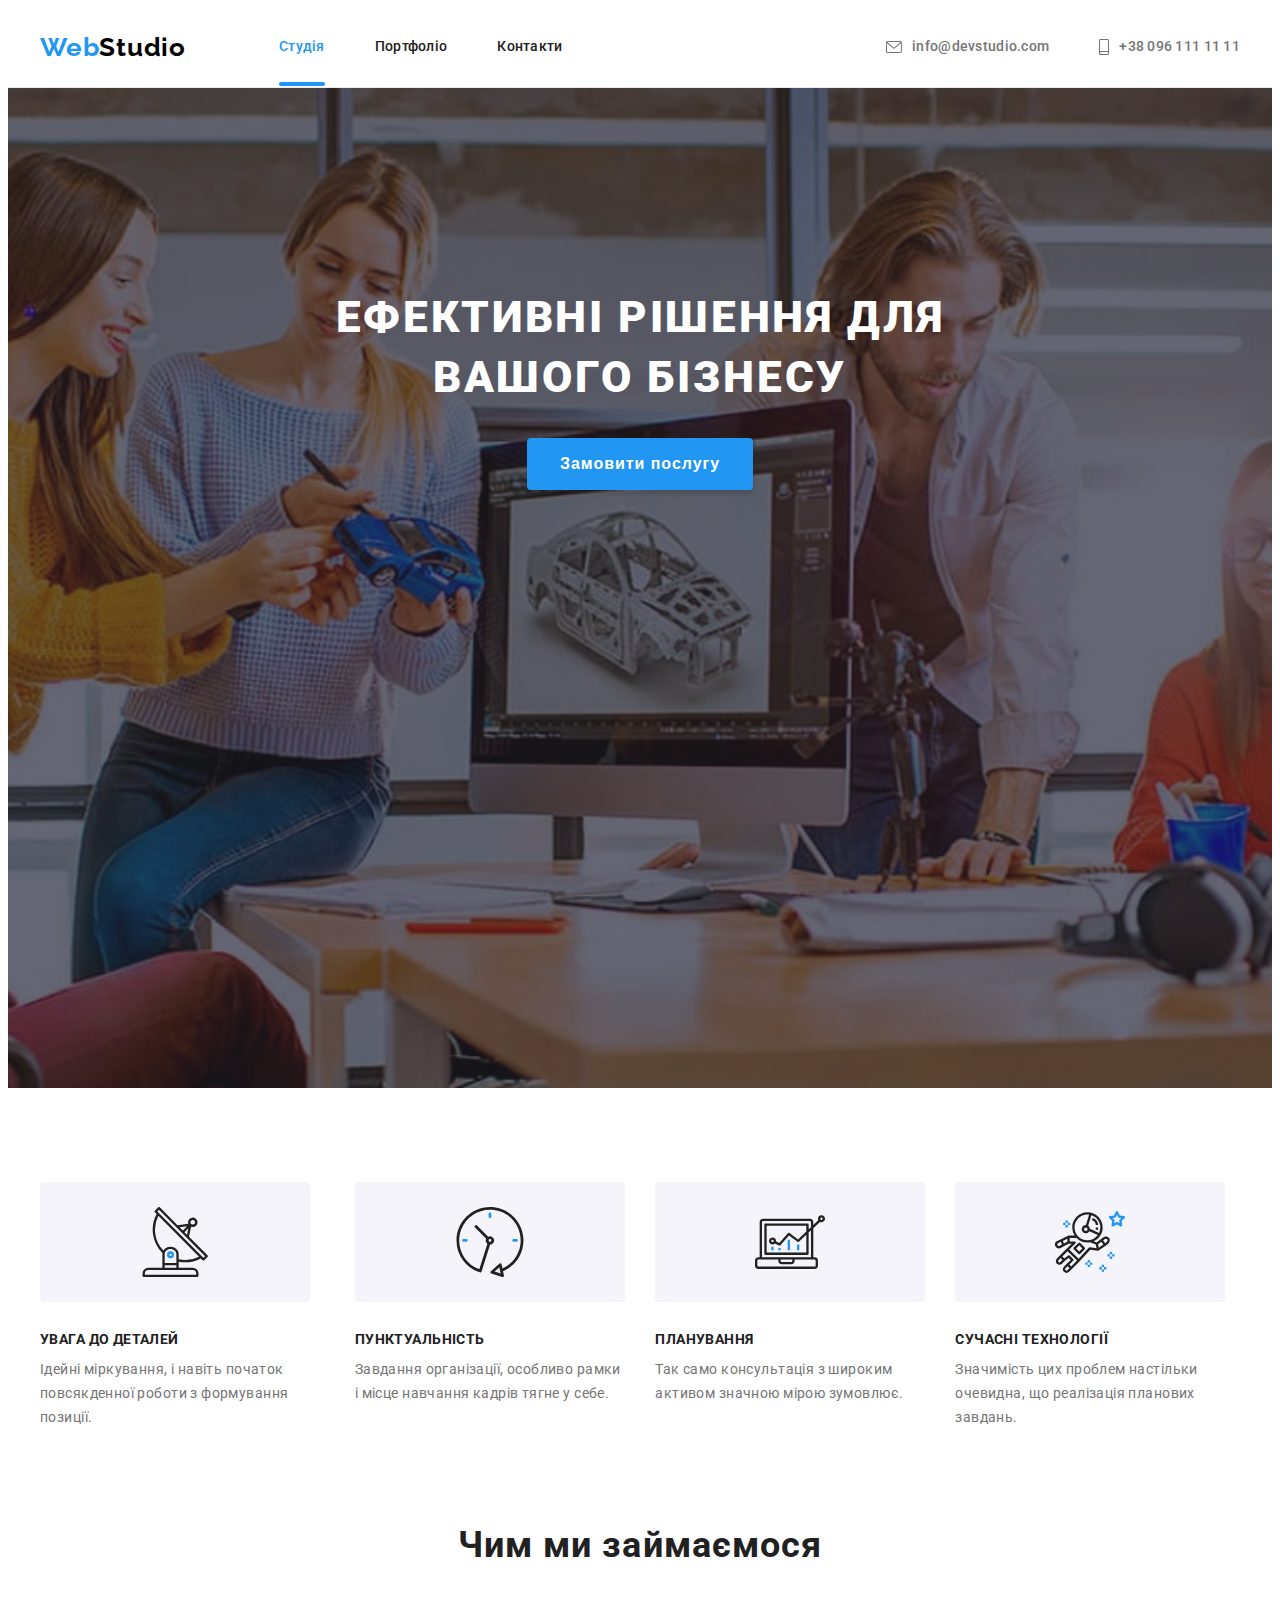
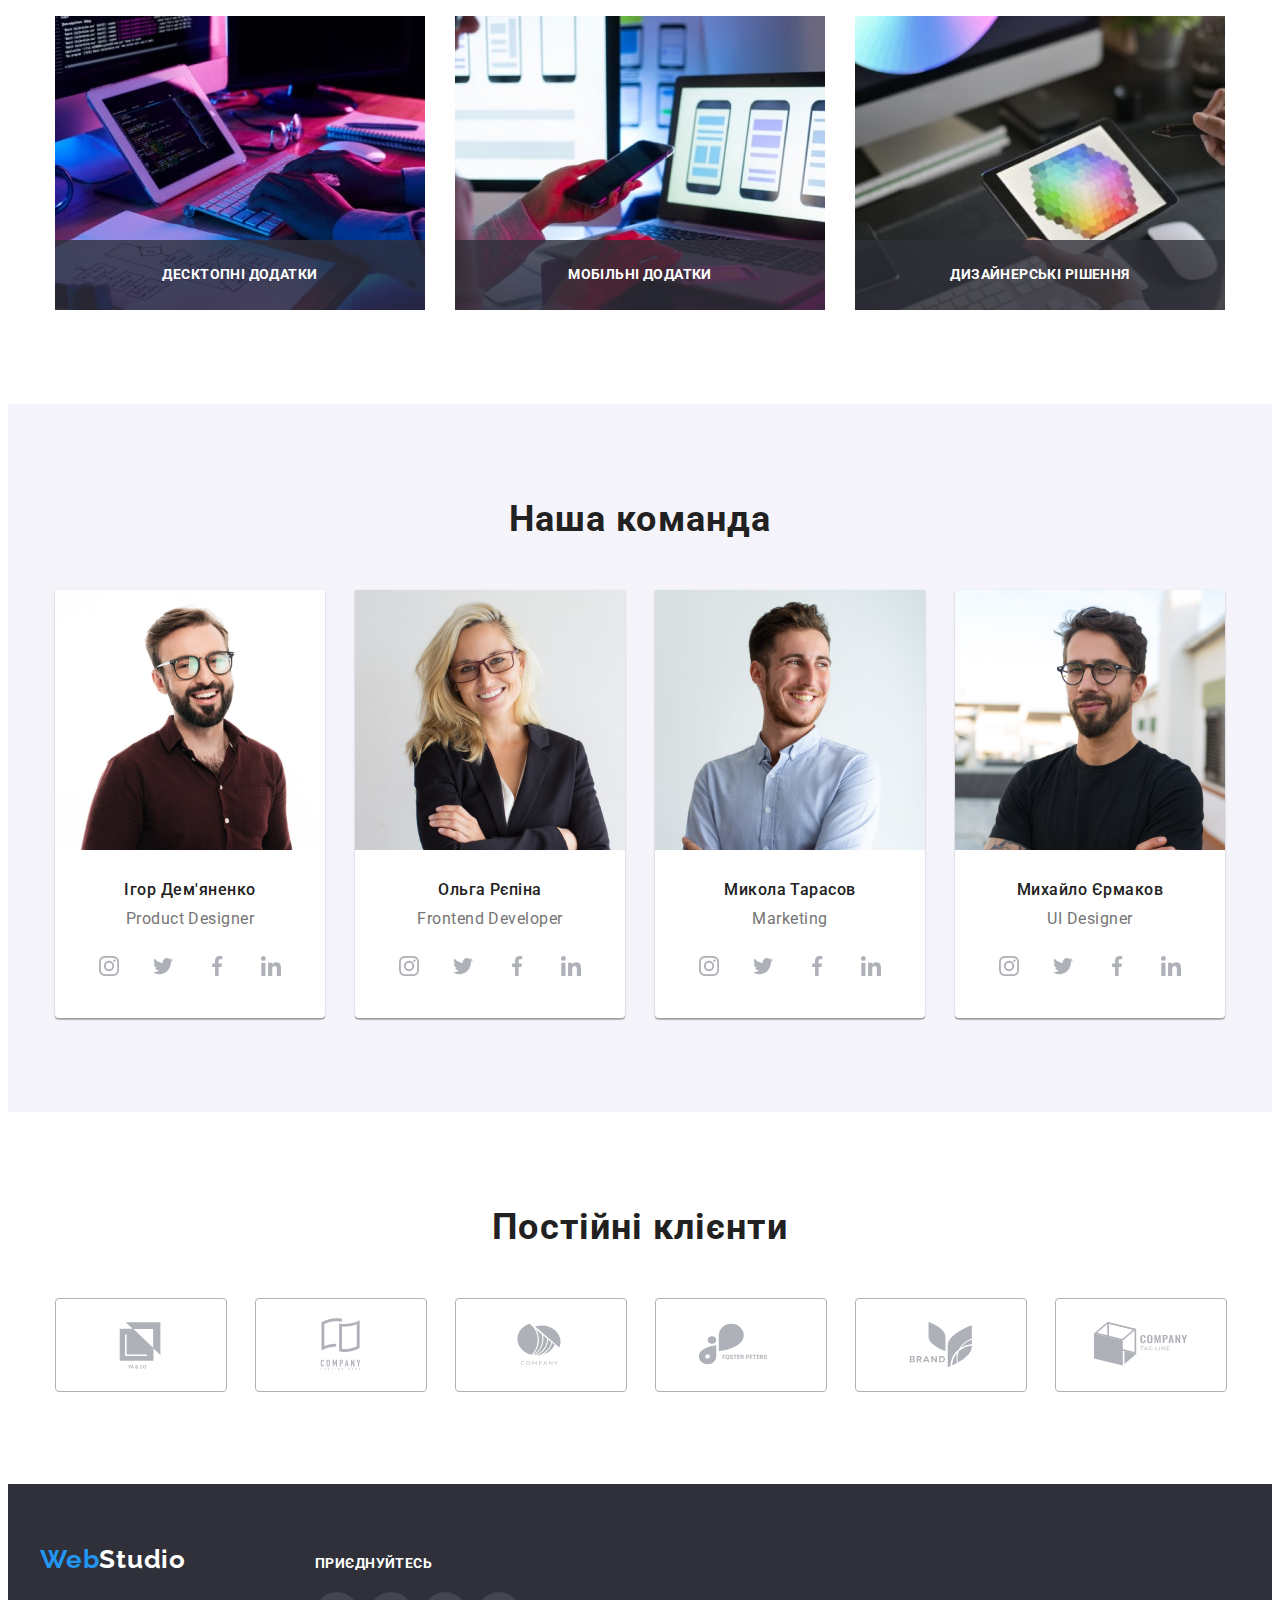
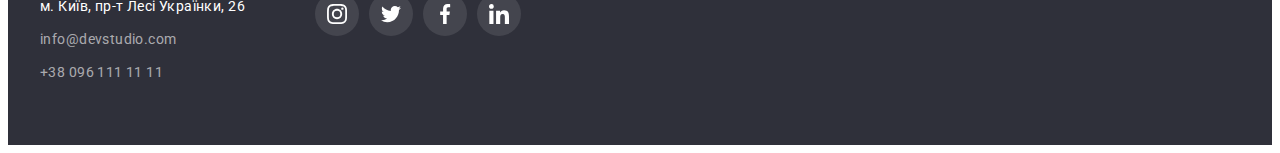
==== index.html @ 9b11dc34 "initial commit" ====
<!DOCTYPE html>
<html lang="uk">
  <head>
    <meta charset="UTF-8" />
    <meta http-equiv="X-UA-Compatible" content="IE=edge" />
    <meta name="viewport" content="width=device-width, initial-scale=1.0" />
    <title>Студія</title>

    <!-- fonts -->
    <link rel="preconnect" href="https://fonts.googleapis.com" />
    <link rel="preconnect" href="https://fonts.gstatic.com" crossorigin />
    <link
      href="https://fonts.googleapis.com/css2?family=Raleway:wght@700&family=Roboto:wght@400;500;700;900&display=swap"
      rel="stylesheet"
    />
    <!-- modern-normalize -->
    <link
      rel="stylesheet"
      href="https://cdnjs.cloudflare.com/ajax/libs/modern-normalize/1.1.0/modern-normalize.min.css"
      integrity="sha512-wpPYUAdjBVSE4KJnH1VR1HeZfpl1ub8YT/NKx4PuQ5NmX2tKuGu6U/JRp5y+Y8XG2tV+wKQpNHVUX03MfMFn9Q=="
      crossorigin="anonymous"
      referrerpolicy="no-referrer"
    />
    <!-- my stylesheet-->
    <link rel="stylesheet" href="./css/style.css" />
  </head>

  <body class="homepage">
    <header class="header">
      <div class="container header-container">
        <a class="link cite-logo header-logo" href="./index.html" rel="Студія" lang="en"
          ><span class="logo-accent">Web</span>Studio</a
        >
        <nav class="page-navigation">
          <ul class="page-navigation-list list">
            <li class="page-navigation-listitem">
              <a class="link navigation-link current" href="./index.html" rel="studio">Студія</a>
            </li>
            <li class="page-navigation-listitem">
              <a class="link navigation-link" href="./portfolio.html" rel="portfolio">Портфоліо</a>
            </li>
            <li class="page-navigation-listitem">
              <a class="link navigation-link" href="#" rel="contacts">Контакти</a>
            </li>
          </ul>
        </nav>

        <ul class="list header-contacts">
          <li class="header-contact-listitem">
            <a class="link header-contact-link" href="mailto:info@devstudio.com" rel="studio-mail">
              <svg class="icon icon--envelope">
                <use href="./images/icons.svg#icon-envelope"></use>
              </svg>
              <span>info@devstudio.com</span>
            </a>
          </li>
          <li class="header-contact-listitem">
            <a class="link header-contact-link" href="tel:+380961111111" rel="studio-phone-number"
              ><svg class="icon icon--smartphone">
                <use href="./images/icons.svg#icon-smartphone"></use>
              </svg>
              <span>+38 096 111 11 11</span></a
            >
          </li>
        </ul>
      </div>
    </header>

    <main>
      <section class="banner">
        <div class="container">
          <h1 class="banner__title main-title">Ефективні рішення для<br />вашого бізнесу</h1>
          <button class="banner__button button" type="button" data-modal-open>
            Замовити послугу
          </button>
        </div>
      </section>

      <section class="section peculiarities">
        <div class="container">
          <h2 class="peculiarities-title section-title visually-hidden">Особливості</h2>
          <ul class="list peculiarities-cards">
            <li class="peculiarity-card">
              <div class="peculiarity-card__thumb">
                <svg class="icon peculiarity-card__icon">
                  <use href="./images/icons.svg#icon-antenna"></use>
                </svg>
              </div>
              <h3 class="peculiarity-card-title">УВАГА ДО ДЕТАЛЕЙ</h3>
              <p>Ідейні міркування, і навіть початок повсякденної роботи з формування позиції.</p>
            </li>
            <li class="peculiarity-card">
              <div class="peculiarity-card__thumb">
                <svg class="icon peculiarity-card__icon">
                  <use href="./images/icons.svg#icon-clock"></use>
                </svg>
              </div>
              <h3 class="peculiarity-card-title">ПУНКТУАЛЬНІСТЬ</h3>
              <p>Завдання організації, особливо рамки і місце навчання кадрів тягне у себе.</p>
            </li>
            <li class="peculiarity-card">
              <div class="peculiarity-card__thumb">
                <svg class="icon peculiarity-card__icon">
                  <use href="./images/icons.svg#icon-diagram-on-laptop-screen"></use>
                </svg>
              </div>
              <h3 class="peculiarity-card-title">ПЛАНУВАННЯ</h3>
              <p>Так само консультація з широким активом значною мірою зумовлює.</p>
            </li>
            <li class="peculiarity-card">
              <div class="peculiarity-card__thumb">
                <svg class="icon peculiarity-card__icon">
                  <use href="./images/icons.svg#icon-astronaut"></use>
                </svg>
              </div>
              <h3 class="peculiarity-card-title">СУЧАСНІ ТЕХНОЛОГІЇ</h3>
              <p>Значимість цих проблем настільки очевидна, що реалізація планових завдань.</p>
            </li>
          </ul>
        </div>
      </section>

      <section class="section proficiencies">
        <div class="container">
          <h2 class="proficiencies-title section-title">Чим ми займаємося</h2>
          <ul class="list proficiencies-cards">
            <li class="proficiencies-card">
              <img
                alt="coding"
                width="370"
                src="./images/proficiencies/proficiency-first-min.jpg"
              />
              <p class="proficiencies-card-text">Десктопні додатки</p>
            </li>
            <li class="proficiencies-card">
              <img
                alt="user interface design"
                width="370"
                src="./images/proficiencies/proficiency-second-min.jpg"
              />
              <p class="proficiencies-card-text">Мобільні додатки</p>
            </li>
            <li class="proficiencies-card">
              <img
                alt="styling"
                width="370"
                src="./images/proficiencies/proficiency-third-min.jpg"
              />
              <p class="proficiencies-card-text">Дизайнерські рішення</p>
            </li>
          </ul>
        </div>
      </section>

      <section class="section team">
        <div class="container">
          <h2 class="team-title section-title">Наша команда</h2>
          <ul class="list team-cards">
            <li class="team-card">
              <img
                class="team-image"
                alt="Product Designer"
                width="270"
                src="./images/team/team-product-designer-min.jpg"
              />
              <div class="team-card-info">
                <h3 class="teamcard-name">Ігор Дем'яненко</h3>
                <p class="teamcard-job" lang="en">Product Designer</p>
                <ul class="social-network-contacts list">
                  <li class="social-network-contact">
                    <a
                      class="social-network-contact__link link"
                      href="#"
                      aria-label="Інстаграм профіль"
                      ><svg class="icon social-network-contact__icon" width="20" height="20">
                        <use
                          href="./images/icons.svg#icon-instagram"
                          width="100%"
                          height="100%"
                        ></use></svg
                    ></a>
                  </li>
                  <li class="social-network-contact">
                    <a
                      class="social-network-contact__link link"
                      href="#"
                      aria-label="Твіттер профіль"
                      ><svg class="icon social-network-contact__icon" width="20" height="20">
                        <use
                          href="./images/icons.svg#icon-twitter"
                          width="100%"
                          height="100%"
                        ></use></svg
                    ></a>
                  </li>
                  <li class="social-network-contact">
                    <a
                      class="social-network-contact__link link"
                      href="#"
                      aria-label="Фейсбук профіль"
                      ><svg class="icon social-network-contact__icon" width="20" height="20">
                        <use
                          href="./images/icons.svg#icon-facebook"
                          width="100%"
                          height="100%"
                        ></use></svg
                    ></a>
                  </li>
                  <li class="social-network-contact">
                    <a
                      class="social-network-contact__link link"
                      href="#"
                      aria-label="Лінкедін профіль"
                      ><svg class="icon social-network-contact__icon" width="20" height="20">
                        <use
                          href="./images/icons.svg#icon-linkedin"
                          width="100%"
                          height="100%"
                        ></use></svg
                    ></a>
                  </li>
                </ul>
              </div>
            </li>
            <li class="team-card">
              <img
                class="team-image"
                alt="Frontend Developer"
                width="270"
                src="./images/team/team-frontend-developer-min.jpg"
              />
              <div class="team-card-info">
                <h3 class="teamcard-name">Ольга Рєпіна</h3>
                <p class="teamcard-job" lang="en">Frontend Developer</p>
                <ul class="social-network-contacts list">
                  <li class="social-network-contact">
                    <a
                      class="social-network-contact__link link"
                      href="#"
                      aria-label="Інстаграм профіль"
                      ><svg class="icon social-network-contact__icon" width="20" height="20">
                        <use
                          href="./images/icons.svg#icon-instagram"
                          width="100%"
                          height="100%"
                        ></use></svg
                    ></a>
                  </li>
                  <li class="social-network-contact">
                    <a
                      class="social-network-contact__link link"
                      href="#"
                      aria-label="Твіттер профіль"
                      ><svg class="icon social-network-contact__icon" width="20" height="20">
                        <use
                          href="./images/icons.svg#icon-twitter"
                          width="100%"
                          height="100%"
                        ></use></svg
                    ></a>
                  </li>
                  <li class="social-network-contact">
                    <a
                      class="social-network-contact__link link"
                      href="#"
                      aria-label="Фейсбук профіль"
                      ><svg class="icon social-network-contact__icon" width="20" height="20">
                        <use
                          href="./images/icons.svg#icon-facebook"
                          width="100%"
                          height="100%"
                        ></use></svg
                    ></a>
                  </li>
                  <li class="social-network-contact">
                    <a
                      class="social-network-contact__link link"
                      href="#"
                      aria-label="Лінкедін профіль"
                      ><svg class="icon social-network-contact__icon" width="20" height="20">
                        <use
                          href="./images/icons.svg#icon-linkedin"
                          width="100%"
                          height="100%"
                        ></use></svg
                    ></a>
                  </li>
                </ul>
              </div>
            </li>
            <li class="team-card">
              <img
                class="team-image"
                alt="Marketing"
                width="270"
                src="./images/team/team-marketing-min.jpg"
              />
              <div class="team-card-info">
                <h3 class="teamcard-name">Микола Тарасов</h3>
                <p class="teamcard-job" lang="en">Marketing</p>
                <ul class="social-network-contacts list">
                  <li class="social-network-contact">
                    <a
                      class="social-network-contact__link link"
                      href="#"
                      aria-label="Інстаграм профіль"
                      ><svg class="icon social-network-contact__icon" width="20" height="20">
                        <use
                          href="./images/icons.svg#icon-instagram"
                          width="100%"
                          height="100%"
                        ></use></svg
                    ></a>
                  </li>
                  <li class="social-network-contact">
                    <a
                      class="social-network-contact__link link"
                      href="#"
                      aria-label="Твіттер профіль"
                      ><svg class="icon social-network-contact__icon" width="20" height="20">
                        <use
                          href="./images/icons.svg#icon-twitter"
                          width="100%"
                          height="100%"
                        ></use></svg
                    ></a>
                  </li>
                  <li class="social-network-contact">
                    <a
                      class="social-network-contact__link link"
                      href="#"
                      aria-label="Фейсбук профіль"
                      ><svg class="icon social-network-contact__icon" width="20" height="20">
                        <use
                          href="./images/icons.svg#icon-facebook"
                          width="100%"
                          height="100%"
                        ></use></svg
                    ></a>
                  </li>
                  <li class="social-network-contact">
                    <a
                      class="social-network-contact__link link"
                      href="#"
                      aria-label="Лінкедін профіль"
                      ><svg class="icon social-network-contact__icon" width="20" height="20">
                        <use
                          href="./images/icons.svg#icon-linkedin"
                          width="100%"
                          height="100%"
                        ></use></svg
                    ></a>
                  </li>
                </ul>
              </div>
            </li>
            <li class="team-card">
              <img
                class="team-image"
                alt="UI Designer"
                width="270"
                src="./images/team/team-ui-designer-min.jpg"
              />
              <div class="team-card-info">
                <h3 class="teamcard-name">Михайло Єрмаков</h3>
                <p class="teamcard-job" lang="en">UI Designer</p>
                <ul class="social-network-contacts list">
                  <li class="social-network-contact">
                    <a
                      class="social-network-contact__link link"
                      href="#"
                      aria-label="Інстаграм профіль"
                      ><svg class="icon social-network-contact__icon" width="20" height="20">
                        <use
                          href="./images/icons.svg#icon-instagram"
                          width="100%"
                          height="100%"
                        ></use></svg
                    ></a>
                  </li>
                  <li class="social-network-contact">
                    <a
                      class="social-network-contact__link link"
                      href="#"
                      aria-label="Твіттер профіль"
                      ><svg class="icon social-network-contact__icon" width="20" height="20">
                        <use
                          href="./images/icons.svg#icon-twitter"
                          width="100%"
                          height="100%"
                        ></use></svg
                    ></a>
                  </li>
                  <li class="social-network-contact">
                    <a
                      class="social-network-contact__link link"
                      href="#"
                      aria-label="Фейсбук профіль"
                      ><svg class="icon social-network-contact__icon" width="20" height="20">
                        <use
                          href="./images/icons.svg#icon-facebook"
                          width="100%"
                          height="100%"
                        ></use></svg
                    ></a>
                  </li>
                  <li class="social-network-contact">
                    <a
                      class="social-network-contact__link link"
                      href="#"
                      aria-label="Лінкедін профіль"
                      ><svg class="icon social-network-contact__icon" width="20" height="20">
                        <use
                          href="./images/icons.svg#icon-linkedin"
                          width="100%"
                          height="100%"
                        ></use></svg
                    ></a>
                  </li>
                </ul>
              </div>
            </li>
          </ul>
        </div>
      </section>

      <section class="regular-customers section">
        <div class="container">
          <h2 class="regular-customers__title section-title">Постійні клієнти</h2>
          <ul class="regular-customers__list list">
            <li class="regular-customers__listitem">
              <a class="regular-customers__link" href="#" aria-label="Перший клієнт">
                <svg class="regular-customers__icon icon" width="106" height="60">
                  <use href="./images/icons.svg#icon-first-customer"></use>
                </svg>
              </a>
            </li>
            <li class="regular-customers__listitem">
              <a class="regular-customers__link" href="#" aria-label="Перший клієнт">
                <svg class="regular-customers__icon icon" width="106" height="60">
                  <use href="./images/icons.svg#icon-second-customer"></use>
                </svg>
              </a>
            </li>
            <li class="regular-customers__listitem">
              <a class="regular-customers__link" href="#" aria-label="Перший клієнт">
                <svg class="regular-customers__icon icon" width="106" height="60">
                  <use href="./images/icons.svg#icon-third-customer"></use>
                </svg>
              </a>
            </li>
            <li class="regular-customers__listitem">
              <a class="regular-customers__link" href="#" aria-label="Перший клієнт">
                <svg class="regular-customers__icon icon" width="106" height="60">
                  <use href="./images/icons.svg#icon-fourth-customer"></use>
                </svg>
              </a>
            </li>
            <li class="regular-customers__listitem">
              <a class="regular-customers__link" href="#" aria-label="Перший клієнт">
                <svg class="regular-customers__icon icon" width="106" height="60">
                  <use href="./images/icons.svg#icon-fifth-customer"></use>
                </svg>
              </a>
            </li>
            <li class="regular-customers__listitem">
              <a class="regular-customers__link" href="#" aria-label="Перший клієнт">
                <svg class="regular-customers__icon icon" width="106" height="60">
                  <use href="./images/icons.svg#icon-sixth-customer"></use>
                </svg>
              </a>
            </li>
          </ul>
        </div>
      </section>
    </main>

    <footer class="footer">
      <div class="container footer__container">
        <section class="footer__logo-and-address">
          <h3 class="visually-hidden">Логотип та адреса</h3>
          <a class="link cite-logo footer-logo" href="./index.html" rel="Студія" lang="en"
            ><span class="logo-accent">Web</span>Studio</a
          >
          <address class="footer-address">
            <ul class="list footer-address-list">
              <li class="footer-address-listitem">
                <a
                  class="link footer-location"
                  href="https://goo.gl/maps/gvpNCCm3hSawrAU8A"
                  rel="studio-address-google-maps"
                  target="_blank"
                  >м. Київ, пр-т Лесі Українки, 26</a
                >
              </li>
              <li class="footer-address-listitem">
                <a
                  class="link footer-email"
                  href="mailto:info@devstudio.com"
                  rel="studio-mail"
                  target="_blank"
                  >info@devstudio.com</a
                >
              </li>
              <li class="footer-address-listitem">
                <a
                  class="link footer-phonenumber"
                  href="tel:+380961111111"
                  rel="studio-phone-number"
                  target="_blank"
                >
                  +38 096 111 11 11
                </a>
              </li>
            </ul>
          </address>
        </section>
        <section class="footer__social">
          <h3 class="social-title">Приєднуйтесь</h3>
          <ul class="social-network-contacts list">
            <li class="social-network-contact">
              <a
                class="social-network-contact__link social-network-contact__link--footer link"
                href="#"
                aria-label="Інстаграм профіль"
                ><svg class="icon social-network-contact__icon" width="20" height="20">
                  <use
                    href="./images/icons.svg#icon-instagram"
                    width="100%"
                    height="100%"
                  ></use></svg
              ></a>
            </li>
            <li class="social-network-contact">
              <a
                class="social-network-contact__link social-network-contact__link--footer link"
                href="#"
                aria-label="Твіттер профіль"
                ><svg class="icon social-network-contact__icon" width="20" height="20">
                  <use href="./images/icons.svg#icon-twitter" width="100%" height="100%"></use></svg
              ></a>
            </li>
            <li class="social-network-contact">
              <a
                class="social-network-contact__link social-network-contact__link--footer link"
                href="#"
                aria-label="Фейсбук профіль"
                ><svg class="icon social-network-contact__icon" width="20" height="20">
                  <use
                    href="./images/icons.svg#icon-facebook"
                    width="100%"
                    height="100%"
                  ></use></svg
              ></a>
            </li>
            <li class="social-network-contact">
              <a
                class="social-network-contact__link social-network-contact__link--footer link"
                href="#"
                aria-label="Лінкедін профіль"
                ><svg class="icon social-network-contact__icon" width="20" height="20">
                  <use
                    href="./images/icons.svg#icon-linkedin"
                    width="100%"
                    height="100%"
                  ></use></svg
              ></a>
            </li>
          </ul>
        </section>
      </div>
    </footer>

    <div class="modal is-hidden" data-modal>
      <div class="modal__window">
        <button class="modal__close-button button" type="button">
          <svg class="modal__close-icon" width="18" height="18" data-modal-close>
            <use href="./images/icons.svg#icon-close"></use>
          </svg>
        </button>
      </div>
    </div>
    <script src="./js/modal.js"></script>
  </body>
</html>
---- css/style.css ----
/* Reset styles */
h1,
h2,
h3,
h4,
h5,
h6,
p {
  margin-top: 0;
  margin-bottom: 0;
}

ul,
ol {
  margin-top: 0;
  margin-bottom: 0;
  padding-left: 0;
}

img {
  display: block;

  max-width: 100%;
  height: auto;
}

.list {
  list-style: none;
}

.link {
  text-decoration: none;
}

.button {
  cursor: pointer;
  border: none;
  padding: 0;
}

/*--------------------*/

/* Defining variables */
:root {
  --accent-color: #2196f3;
  --text-color: #757575;
  --title-text-color: #212121;
  --filter-button-text-color: #212121;
  --banner-text-color: #fff;
  --footer-text-color: #fff;
  --footer-mail-and-phone-color: rgba(255, 255, 255, 0.6);

  --primary-page-background-color: #fff;
  --accent-background-color: #2f303a;
  --team-section-background-color: #f5f4fa;
  --filter-button-background-color: #f5f4fa;
  --peculiarities-icon-background-color: #f5f4fa;

  --banner-overlay: linear-gradient(to right, rgba(47, 48, 58, 0.4), rgba(47, 48, 58, 0.4));

  --main-font-family: 'Roboto', sans-serif;
  --logo-font-family: 'Raleway', sans-serif;

  --project-description-picture-height: 294px;
}
/*--------------------*/

body {
  background-color: var(--primary-page-background-color);
  color: var(--text-color);
  font-family: var(--main-font-family);
  font-size: 14px;
  line-height: 1.71;
  letter-spacing: 0.03em;
}

/* Components */
.container {
  width: 1200px;
  margin-left: auto;
  margin-right: auto;
  padding: 0 15px;
}

.cite-logo {
  font-family: var(--logo-font-family);
  font-weight: 700;
  font-size: 26px;
  line-height: 1.19;
  letter-spacing: 0.03em;
  color: #000000;
}

.section {
  padding: 94px 0;
}

.section-title {
  margin-bottom: 50px;

  font-weight: 700;
  font-size: 36px;
  letter-spacing: 0.03em;
  line-height: 1.17;
  text-align: center;
  color: var(--title-text-color);
}

.visually-hidden {
  position: absolute;
  width: 1px;
  height: 1px;
  margin: -1px;
  padding: 0;
  overflow: hidden;
  border: 0;
  clip: rect(0 0 0 0);
}

.is-hidden {
  visibility: hidden;
  opacity: 0;
  pointer-events: none;
}

.icon {
  fill: currentColor;
}

/* Social network contacts*/
.social-network-contacts {
  display: flex;
  justify-content: center;
  gap: 10px;
}

.social-network-contact {
  width: 44px;
  height: 44px;
}

.social-network-contact__link {
  display: flex;
  justify-content: center;
  align-items: center;
  height: 100%;

  border-radius: 50%;

  color: #afb1b8;

  transition: background-color 250ms cubic-bezier(0.4, 0, 0.2, 1),
    color 250ms cubic-bezier(0.4, 0, 0.2, 1);
}

.social-network-contact__link--footer {
  background-color: rgba(255, 255, 255, 0.1);
  color: #fff;
}

.social-network-contact__link:hover,
.social-network-contact__link:focus {
  background-color: var(--accent-color);
  color: #fff;
}

/* /Social network contacts*/
/* /Components */
/*--------------------*/

/* styles for header*/
.header {
  padding: 24px 0;

  border-bottom: 1px solid #ececec;

  font-weight: 500;
  line-height: 1.14;
  letter-spacing: 0.02em;
}

.header-container {
  display: flex;
  align-items: center;
}

.header-logo {
  margin-right: 93px;
}

.logo-accent {
  color: var(--accent-color);
}

.page-navigation {
  margin-right: auto;
}

.page-navigation-list {
  display: flex;
  column-gap: 50px;
}

.navigation-link {
  color: var(--title-text-color);
  transition: color 250ms cubic-bezier(0.4, 0, 0.2, 1);
}

.current {
  position: relative;

  color: var(--accent-color);
}

.current::after {
  content: '';
  position: absolute;
  bottom: -32px;
  left: 0;

  width: 100%;
  height: 4px;

  border-radius: 2px;

  background-color: var(--accent-color);
}

.header-contacts {
  display: flex;
}

.header-contact-link {
  display: flex;
  align-items: center;

  color: var(--text-color);

  transition: color 250ms cubic-bezier(0.4, 0, 0.2, 1);
}

.header-contact-listitem:not(:last-of-type) {
  margin-right: 50px;
}

.navigation-link:hover,
.navigation-link:focus,
.header-contact-link:hover,
.header-contact-link:focus {
  color: var(--accent-color);
}

.navigation-link:active,
.header-contact-link:active {
  color: var(--accent-color);
}

.icon--envelope {
  margin-right: 10px;
  width: 16px;
  height: 12px;
}

.icon--smartphone {
  margin-right: 10px;
  width: 10px;
  height: 16px;
}

/* styles for footer*/
.footer {
  padding: 60px 0;

  background-color: var(--accent-background-color);
}

.footer__container {
  display: flex;
  align-items: baseline;
}

.footer__logo-and-address {
  margin-right: 70px;
}

.footer-logo {
  display: block;
  margin-bottom: 20px;
}

.footer-logo:not(.logo-accent) {
  color: var(--footer-text-color);
}

.footer-address {
  font-style: normal;
}

.footer-address-listitem:not(:last-child) {
  margin-bottom: 9px;
}

.footer-location {
  color: var(--footer-text-color);

  transition: color 250ms cubic-bezier(0.4, 0, 0.2, 1);
}

.footer-location:hover,
.footer-location:focus {
  color: var(--accent-color);
}

.footer-location:active {
  color: var(--accent-color);
}

.footer-email,
.footer-phonenumber {
  color: var(--footer-mail-and-phone-color);

  transition: color 250ms cubic-bezier(0.4, 0, 0.2, 1),
    text-shadow 250ms cubic-bezier(0.4, 0, 0.2, 1);
}

.footer-email:hover,
.footer-email:focus,
.footer-phonenumber:hover,
.footer-phonenumber:focus {
  color: var(--accent-color);
  text-shadow: 0px 4px 4px rgba(0, 0, 0, 0.25);
}

.footer-email:active,
.footer-phonenumber:active {
  color: var(--accent-color);
  text-shadow: 0px 4px 4px rgba(0, 0, 0, 0.25);
}

.social-title {
  margin-bottom: 20px;

  font-size: 14px;
  line-height: 1.14;
  text-transform: uppercase;

  color: #ffffff;
}

/* modal window*/
.modal {
  position: fixed;
  top: 0;
  left: 0;
  z-index: 1000;

  width: 100vw;
  height: 100vh;

  background-color: rgba(0, 0, 0, 0.2);

  transition: visibility 500ms cubic-bezier(0.4, 0, 0.2, 1),
    opacity 500ms cubic-bezier(0.4, 0, 0.2, 1);
}

.modal__window {
  position: absolute;
  top: 50%;
  left: 50%;
  transform: translate(-50%, -50%);

  width: 528px;
  height: 581px;

  box-shadow: 0px 1px 3px rgba(0, 0, 0, 0.12), 0px 1px 1px rgba(0, 0, 0, 0.14),
    0px 2px 1px rgba(0, 0, 0, 0.2);
  border-radius: 4px;

  background-color: #fff;
}

.modal__close-button {
  position: absolute;
  top: 8px;
  right: 8px;

  display: flex;
  justify-content: center;
  align-items: center;

  width: 30px;
  height: 30px;

  border: 1px solid rgba(0, 0, 0, 0.1);
  border-radius: 50%;

  background-color: #fff;
}

/* /modal window*/

/* styles for studio page main  */
/* banner section*/
.banner {
  margin: 0 auto;
  padding: 200px 0;
  max-width: 1600px;
  height: 600px;

  color: var(--banner-text-color);
  background-color: var(--accent-background-color);
  background-image: var(--banner-overlay), url('../images/banner/banner-background-image-min.jpg');
  background-position: center;
  background-repeat: no-repeat;
  background-size: cover;

  text-align: center;
}

.main-title {
  font-weight: 900;
  font-size: 44px;
  line-height: 1.36;

  letter-spacing: 0.06em;
  text-transform: uppercase;
}

.banner__title {
  margin-bottom: 30px;
}

.banner__button {
  padding: 10px 32px;

  font-weight: 700;
  font-size: 16px;
  line-height: 1.88;
  letter-spacing: 0.06em;

  box-shadow: 0px 4px 4px rgba(0, 0, 0, 0.15);
  border-radius: 4px;
  border: 1px solid transparent;

  color: var(--banner-text-color);
  background-color: var(--accent-color);

  transition: box-shadow 250ms cubic-bezier(0.4, 0, 0.2, 1);
}

.banner__button:hover,
.banner__button:focus {
  box-shadow: 0px 4px 4px rgba(0, 0, 0, 0.45);
}

.banner__button:active {
  box-shadow: 0px 4px 4px rgba(0, 0, 0, 0.45);
}
/* /banner section*/

/* peculiarities section*/
.peculiarities-cards {
  display: flex;
  gap: 30px;
}

.peculiarity-card {
  flex-grow: 1;
}

.peculiarity-card__thumb {
  display: flex;
  justify-content: center;
  align-items: center;
  margin-bottom: 30px;
  width: 270px;
  height: 120px;
  /*padding: 25px 100px;*/

  border-radius: 4px;

  background-color: var(--peculiarities-icon-background-color);
}

.peculiarity-card__icon {
  width: 70px;
  height: 70px;
}

.peculiarity-card-title {
  margin-bottom: 10px;

  font-weight: 700;
  font-size: 14px;
  line-height: 1.14;
  text-transform: uppercase;
  color: var(--title-text-color);
}

/* /peculiarities section*/

/* proficiencies section*/
.proficiencies {
  padding-top: 0;
}

.proficiencies-cards {
  display: flex;
  justify-content: center;
  gap: 30px;
}

.proficiencies-card {
  position: relative;
}

.proficiencies-card-text {
  position: absolute;
  bottom: 0;
  left: 0;
  display: flex;
  justify-content: center;
  align-items: center;

  width: 100%;
  height: 70px;

  background-color: rgba(47, 48, 58, 0.8);
  color: rgba(255, 255, 255, 1);

  font-weight: 700;
  font-size: 14px;
  line-height: 1.14;
  letter-spacing: 0.03em;
  text-transform: uppercase;
}

/* /proficiencies section*/

/* team section*/
.team {
  background-color: var(--team-section-background-color);
}

.team-cards {
  display: flex;
  justify-content: center;
  gap: 30px;
}

.team-card {
  box-shadow: 0px 1px 3px rgba(0, 0, 0, 0.12), 0px 1px 1px rgba(0, 0, 0, 0.14),
    0px 2px 1px rgba(0, 0, 0, 0.2);
  border-radius: 0px 0px 4px 4px;

  background-color: #fff;

  text-align: center;
}

.team-image {
  display: block;

  max-width: 270px;
}

.team-card-info {
  padding: 30px 0;
}

.teamcard-name {
  margin-bottom: 10px;

  color: var(--title-text-color);

  text-align: center;
  font-weight: 500;
}

.teamcard-job {
  margin-bottom: 16px;
}

.teamcard-name,
.teamcard-job {
  font-size: 16px;
  line-height: 1.188;
  letter-spacing: 0.03em;
}

/* /team section*/

/* Regular customers section */

.regular-customers__list {
  display: flex;
  justify-content: center;
  gap: 30px;
}

.regular-customers__listitem {
  width: 170px;
  height: 92px;
}

.regular-customers__link {
  display: flex;
  justify-content: center;
  align-items: center;
  width: 100%;
  height: 100%;

  border: 1px solid #afb1b8;
  border-radius: 4px;

  color: #afb1b8;

  transition: color 250ms cubic-bezier(0.4, 0, 0.2, 1),
    border-color 250ms cubic-bezier(0.4, 0, 0.2, 1), box-shadow 250ms cubic-bezier(0.4, 0, 0.2, 1);
}

.regular-customers__link:hover,
.regular-customers__link:focus {
  border-color: var(--accent-color);
  box-shadow: 0px 4px 4px rgba(0, 0, 0, 0.25);

  color: var(--accent-color);
}

/* /Regular customers section */

/* styles for portfolio page main*/
.filters {
  display: flex;
  justify-content: center;
  gap: 8px;

  margin-bottom: 50px;
}

.filter-button {
  display: block;

  padding: 6px 22px;

  border: 1px solid transparent;
  border-radius: 4px;

  background-color: var(--filter-button-background-color);
  font-weight: 500;
  font-size: 16px;
  line-height: 1.62;
  letter-spacing: 0.03em;
  text-align: center;
  letter-spacing: inherit;
  color: var(--filter-button-text-color);

  transition: color 250ms cubic-bezier(0.4, 0, 0.2, 1),
    background-color 250ms cubic-bezier(0.4, 0, 0.2, 1),
    box-shadow 250ms cubic-bezier(0.4, 0, 0.2, 1);
}

.filter-button:hover,
.filter-button:focus {
  box-shadow: 0px 3px 1px rgba(0, 0, 0, 0.1), 0px 1px 2px rgba(0, 0, 0, 0.08),
    0px 2px 2px rgba(0, 0, 0, 0.12);

  background-color: var(--accent-color);
  color: #fff;
}

.filter-button:active {
  padding: 6px 25px;

  box-shadow: 0px 3px 1px rgba(0, 0, 0, 0.1), 0px 1px 2px rgba(0, 0, 0, 0.08),
    0px 2px 2px rgba(0, 0, 0, 0.12);

  background-color: var(--accent-color);
  color: #fff;
}

.projects {
  display: flex;
  flex-wrap: wrap;
  gap: 30px;
}

.project {
  flex-basis: 370px;
  max-width: 370px;
}

.project-imageref {
  position: relative;
  display: block;
  overflow: hidden;

  transition: box-shadow 250ms cubic-bezier(0.4, 0, 0.2, 1);
}

.project-imageref:hover,
.project-imageref:focus {
  box-shadow: 0px 1px 1px rgba(0, 0, 0, 0.12), 0px 4px 4px rgba(0, 0, 0, 0.06),
    1px 4px 6px rgba(0, 0, 0, 0.16);
}

.project-description {
  position: absolute;
  top: 0;
  left: 0;
  z-index: 1;
  opacity: 0;

  transform: translateY(var(--project-description-picture-height));

  height: var(--project-description-picture-height);
  padding: 63px 24px;

  background-color: rgba(33, 150, 243, 0.9);
  color: #fff;

  font-size: 18px;
  line-height: 1.56;
  letter-spacing: 0.03em;

  transition: opacity 500ms cubic-bezier(0.4, 0, 0.2, 1),
    transform 500ms cubic-bezier(0.4, 0, 0.2, 1);
}

.project-imageref:hover .project-description,
.project-imageref:focus .project-description {
  top: 0;
  opacity: 1;

  transform: translateY(0);
}

.project-image {
  display: block;
  max-width: 370px;
}

.project-info {
  position: relative;
  z-index: 2;
  padding: 20px 24px;

  background-color: #fff;

  border: 1px solid #eeeeee;
  border-top: none;
}

.project-title {
  margin-bottom: 4px;

  font-weight: 700;
  font-size: 18px;
  line-height: 2;
  letter-spacing: 0.06em;
  color: var(--title-text-color);
}

.project-type {
  font-size: 16px;
  line-height: 1.88;
  letter-spacing: 0.03em;
  color: var(--text-color);
}
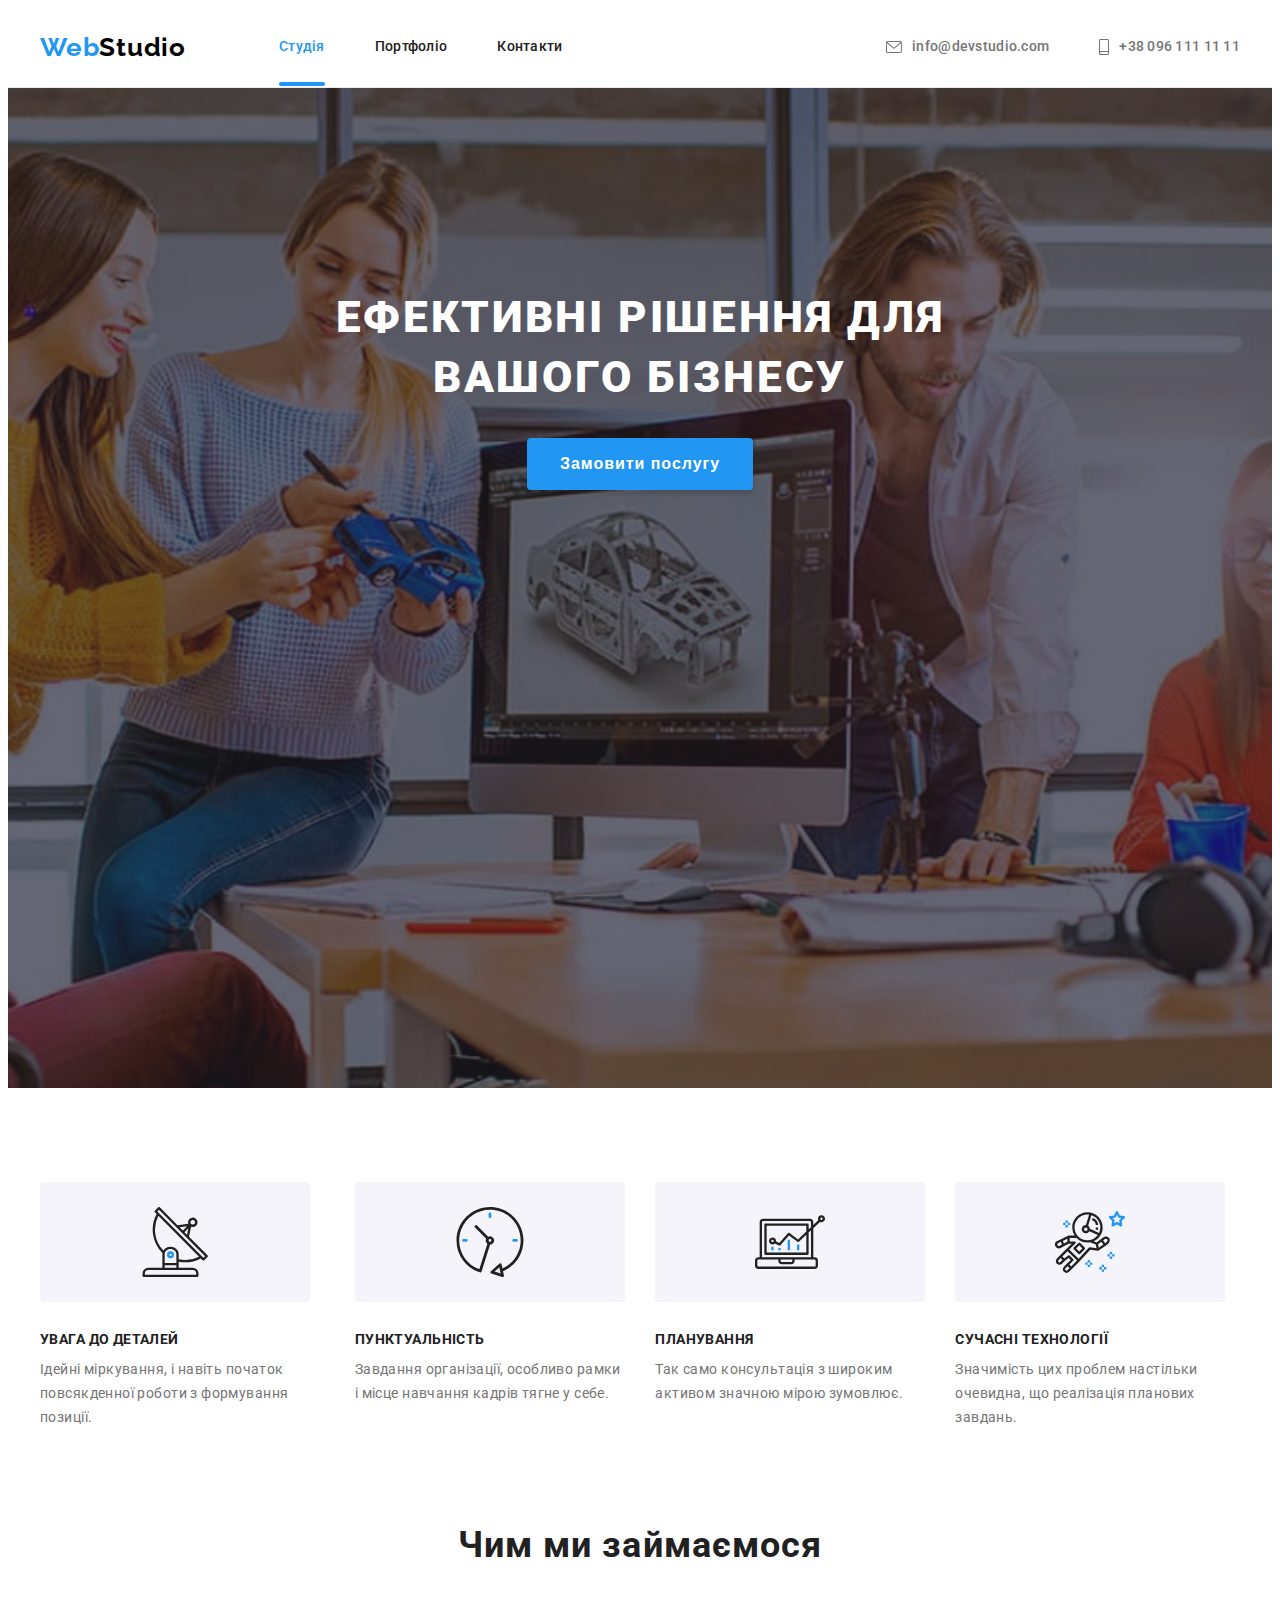
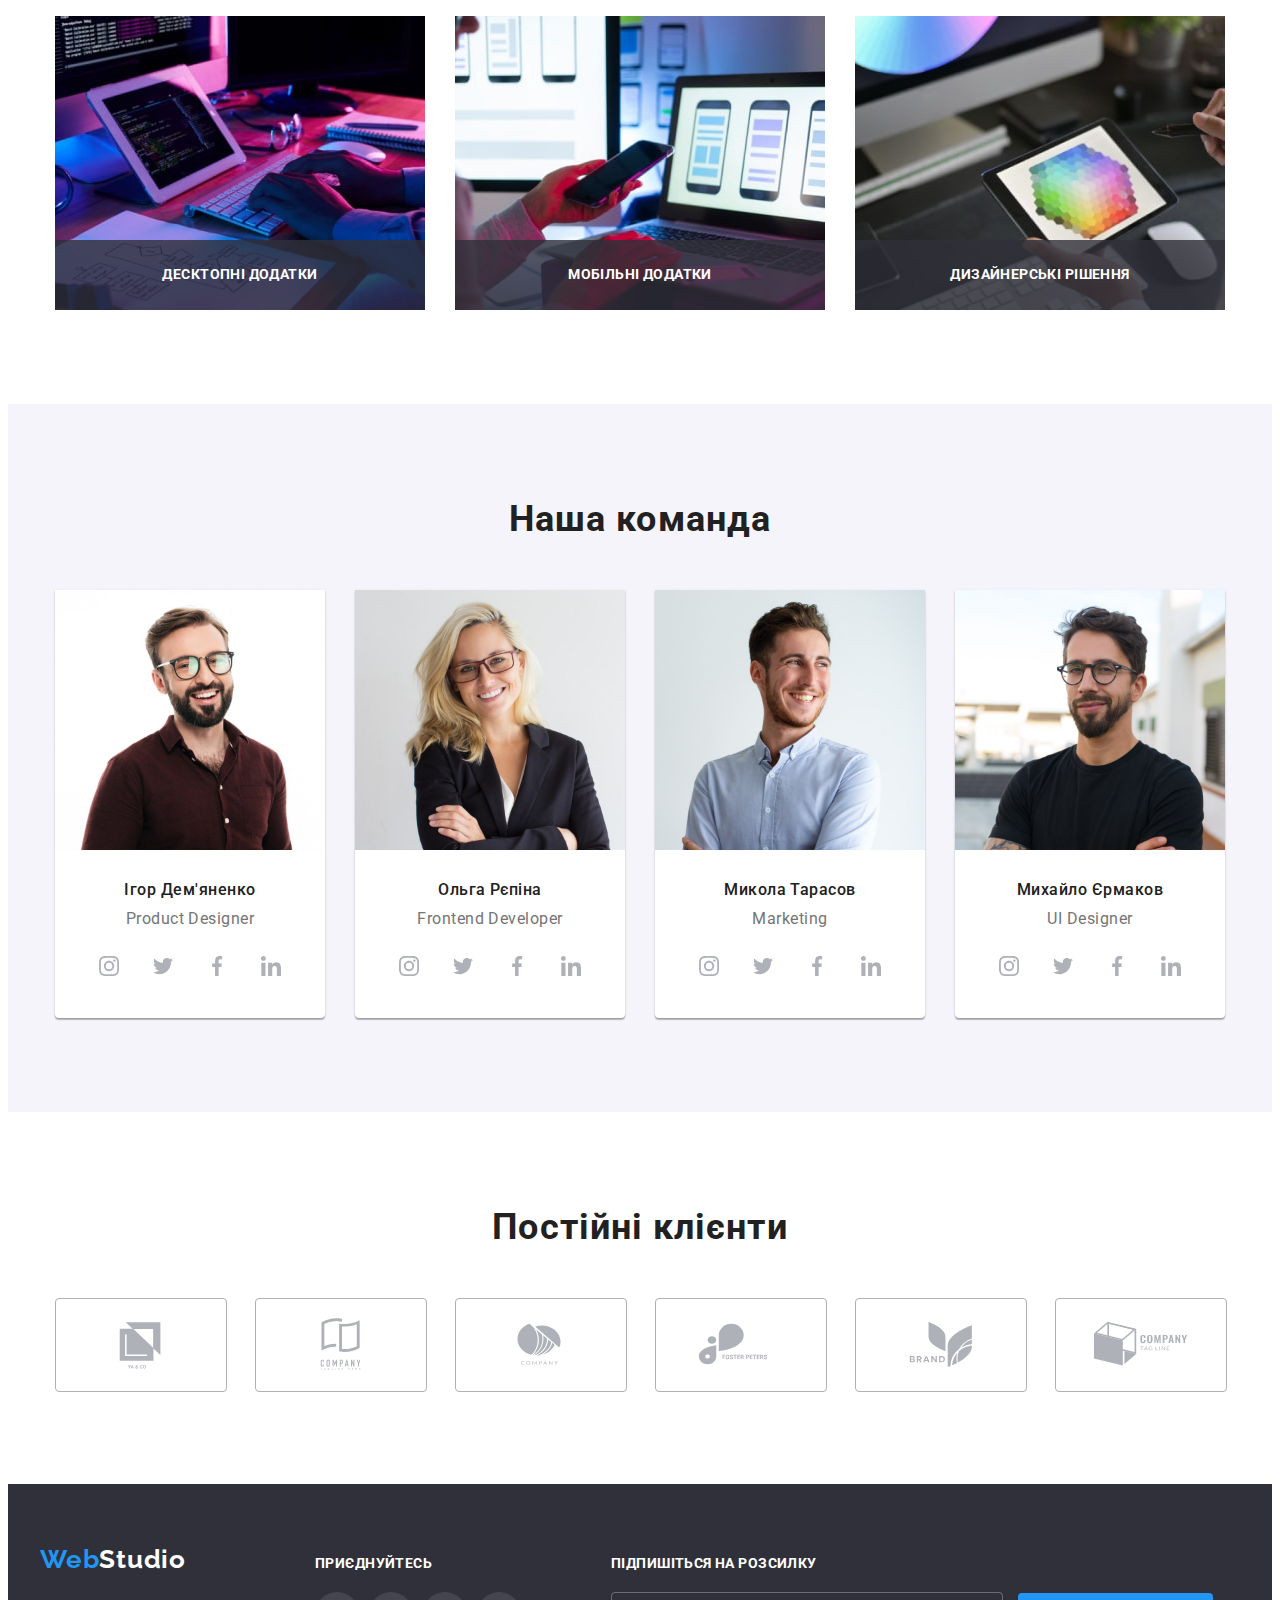
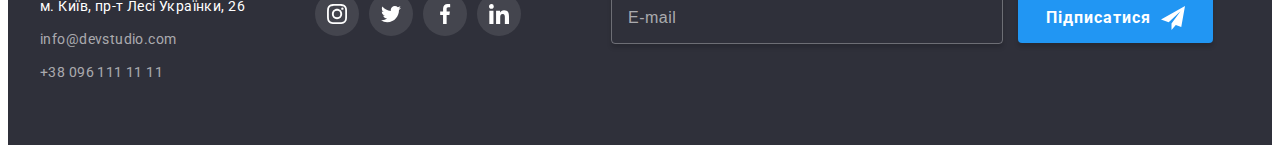
==== commit 113bddbd: "precorrection commit" ====
--- a/index.html
+++ b/index.html
@@ -568,16 +568,114 @@
             </li>
           </ul>
         </section>
+        <form class="footer__form">
+          <label for="footer__input" class="footer__label"> Підпишіться на розсилку</label>
+          <input
+            type="email"
+            id="footer__input"
+            placeholder="E-mail"
+            required
+            name="subscriber-email"
+            pattern="^[^@\s]+@[^@\s]+\.[^@\s]+$"
+            title="Введіть правильно поштову адресу: example@gmail.com"
+          />
+          <button type="submit" class="button button--submit footer__submit-button">
+            <span class="footer__submit-button-text">Підписатися</span>
+            <svg class="icon footer__submit-button-svg" width="24" height="24">
+              <use href="./images/icons.svg#icon-send"></use>
+            </svg>
+          </button>
+        </form>
       </div>
     </footer>
 
     <div class="modal is-hidden" data-modal>
       <div class="modal__window">
         <button class="modal__close-button button" type="button">
-          <svg class="modal__close-icon" width="18" height="18" data-modal-close>
+          <svg class="icon modal__close-icon" width="18" height="18" data-modal-close>
             <use href="./images/icons.svg#icon-close"></use>
           </svg>
         </button>
+        <form class="modal__form">
+          <p class="modal__top-text">Залиште свої дані, ми вам передзвонимо</p>
+          <label class="modal__label">
+            <p class="modal__label-text">Ім'я</p>
+
+            <div class="modal__input-wrapper">
+              <input
+                type="text"
+                class="modal__input modal__input--rectangle"
+                required
+                autofocus
+                name="customer-name"
+              />
+              <svg class="icon modal__input-svg" width="12" height="12">
+                <use href="./images/icons.svg#icon-person"></use>
+              </svg>
+            </div>
+          </label>
+          <label class="modal__label">
+            <p class="modal__label-text">Телефон</p>
+            <div class="modal__input-wrapper">
+              <input
+                type="tel"
+                class="modal__input modal__input--rectangle"
+                required
+                name="customer-phone"
+                pattern="[0-9]{3}-[0-9]{3}-[0-9]{2}-[0-9]{2}"
+                title="Введіть правильно номер телефону: 111-111-11-11"
+              />
+              <svg class="icon modal__input-svg" width="13" height="13">
+                <use href="./images/icons.svg#icon-phone-tube"></use>
+              </svg>
+            </div>
+          </label>
+          <label class="modal__label">
+            <p class="modal__label-text">Пошта</p>
+            <div class="modal__input-wrapper">
+              <input
+                type="email"
+                class="modal__input modal__input--rectangle"
+                required
+                name="customer-email"
+                pattern="^[^@\s]+@[^@\s]+\.[^@\s]+$"
+                title="Введіть правильно поштову адресу: example@gmail.com"
+              />
+              <svg class="icon modal__input-svg" width="15" height="12">
+                <use href="./images/icons.svg#icon-email-envelope"></use>
+              </svg>
+            </div>
+          </label>
+          <label class="modal__label">
+            <p class="modal__label-text">Коментар</p>
+            <textarea
+              class="modal__input modal__input--textarea"
+              name="customer-comment"
+              placeholder="Введіть текст"
+            ></textarea>
+          </label>
+          <label class="modal__checkbox-label">
+            <input
+              type="checkbox"
+              class="modal__checkbox visually-hidden"
+              value="agree-with-conditions"
+              required
+            />
+            <svg class="icon modal__custom-checkbox" width="16" height="16">
+              <use
+                class="modal__custom-checkbox-icon"
+                href="./images/icons.svg#icon-checkbox"
+              ></use>
+            </svg>
+            <p class="modal__checkbox-label-text">
+              Погоджуюся з розсилкою та приймаю
+              <a href="#" class="link modal__checkbox-label-link">Умови договору</a>
+            </p>
+          </label>
+          <button type="submit" class="button button--submit modal__submit-button">
+            Відправити
+          </button>
+        </form>
       </div>
     </div>
     <script src="./js/modal.js"></script>
--- a/css/style.css
+++ b/css/style.css
@@ -82,6 +82,35 @@
   padding: 0 15px;
 }
 
+.button--submit {
+  display: inline-flex;
+  justify-content: center;
+  align-items: center;
+  padding-top: 10px;
+  padding-bottom: 10px;
+
+  background-color: var(--accent-color);
+  box-shadow: 0px 4px 4px rgba(0, 0, 0, 0.15);
+  border-radius: 4px;
+
+  font-family: 'Roboto';
+  font-style: normal;
+  font-weight: 700;
+  font-size: 16px;
+  line-height: 1.88;
+  text-align: center;
+  letter-spacing: 0.06em;
+
+  color: #fff;
+
+  transition: background-color 250ms cubic-bezier(0.4, 0, 0.2, 1);
+}
+
+.button--submit:hover,
+.button--submit:focus {
+  background-color: #188ce8;
+}
+
 .cite-logo {
   font-family: var(--logo-font-family);
   font-weight: 700;
@@ -337,6 +366,10 @@
   text-shadow: 0px 4px 4px rgba(0, 0, 0, 0.25);
 }
 
+.footer__social {
+  margin-right: 90px;
+}
+
 .social-title {
   margin-bottom: 20px;
 
@@ -345,6 +378,67 @@
   text-transform: uppercase;
 
   color: #ffffff;
+}
+
+.footer__label {
+  display: block;
+
+  margin-bottom: 20px;
+  font-weight: 700;
+  font-size: 14px;
+  line-height: 1.14;
+  letter-spacing: 0.03em;
+  text-transform: uppercase;
+
+  color: #ffffff;
+}
+
+#footer__input {
+  width: 358px;
+  height: 50px;
+  margin-right: 12px;
+  padding: 0 16px;
+
+  border: 1px solid rgba(255, 255, 255, 0.3);
+  box-shadow: 0px 4px 4px rgba(0, 0, 0, 0.15);
+  border-radius: 4px;
+  outline: none;
+
+  background-color: inherit;
+
+  font-size: 16px;
+  line-height: 1.25;
+  letter-spacing: 0.03em;
+  color: rgba(255, 255, 255, 1);
+
+  transition: border-color 250ms cubic-bezier(0.4, 0, 0.2, 1);
+}
+
+#footer__input:focus,
+#footer__input:active {
+  border-color: var(--accent-color);
+}
+
+#footer__input::placeholder {
+  font-size: 16px;
+  line-height: 1.25;
+  letter-spacing: 0.03em;
+
+  color: rgba(255, 255, 255, 0.6);
+}
+
+.footer__submit-button {
+  padding-left: 28px;
+  padding-right: 28px;
+}
+
+.footer__submit-button-text {
+  margin-right: 10px;
+
+  font-weight: 700;
+  font-size: 16px;
+  line-height: 1.88;
+  letter-spacing: 0.06em;
 }
 
 /* modal window*/
@@ -371,6 +465,7 @@
 
   width: 528px;
   height: 581px;
+  padding: 40px;
 
   box-shadow: 0px 1px 3px rgba(0, 0, 0, 0.12), 0px 1px 1px rgba(0, 0, 0, 0.14),
     0px 2px 1px rgba(0, 0, 0, 0.2);
@@ -395,6 +490,173 @@
   border-radius: 50%;
 
   background-color: #fff;
+
+  transition: color 250ms cubic-bezier(0.4, 0, 0.2, 1),
+    box-shadow 250ms cubic-bezier(0.4, 0, 0.2, 1);
+}
+
+.modal__close-button:hover,
+.modal__close-button:focus {
+  color: var(--accent-color);
+  box-shadow: 0px 1px 3px rgba(0, 0, 0, 0.12), 0px 1px 1px rgba(0, 0, 0, 0.14),
+    0px 2px 1px rgba(0, 0, 0, 0.2);
+}
+
+.modal__form {
+  display: flex;
+  flex-direction: column;
+  align-items: center;
+}
+
+.modal__top-text {
+  margin-bottom: 12px;
+
+  font-weight: 700;
+  font-size: 20px;
+  line-height: 1.15;
+  text-align: center;
+  letter-spacing: 0.03em;
+
+  color: var(--title-text-color);
+}
+
+.modal__label {
+  width: 100%;
+  margin-bottom: 10px;
+}
+
+.modal__label:nth-of-type(4) {
+  margin-bottom: 20px;
+}
+
+.modal__label-text {
+  margin-bottom: 4px;
+
+  font-size: 12px;
+  line-height: 1.17;
+  letter-spacing: 0.01em;
+
+  color: #757575;
+}
+
+.modal__input-wrapper {
+  position: relative;
+
+  color: #212121;
+
+  transition: border-color 250ms cubic-bezier(0.4, 0, 0.2, 1);
+}
+
+.modal__input-svg {
+  position: absolute;
+  top: 14px;
+  left: 15px;
+}
+
+.modal__input {
+  display: block;
+
+  width: 100%;
+  padding: 12px 16px;
+
+  border: 1px solid rgba(33, 33, 33, 0.2);
+  border-radius: 4px;
+
+  font-size: 16px;
+  color: #212121;
+
+  transition: border-color 250ms cubic-bezier(0.4, 0, 0.2, 1);
+}
+
+.modal__input:hover {
+  cursor: pointer;
+}
+
+.modal__input:focus {
+  cursor: pointer;
+  outline: none;
+
+  border-color: var(--accent-color);
+}
+
+.modal__input:focus + .modal__input-svg {
+  color: var(--accent-color);
+}
+
+.modal__input--rectangle {
+  height: 40px;
+  padding-left: 42px;
+}
+
+.modal__input--textarea {
+  height: 120px;
+
+  resize: none;
+}
+
+.modal__input--textarea::placeholder {
+  font-size: 12px;
+  line-height: 1.17;
+  letter-spacing: 0.01em;
+
+  color: rgba(117, 117, 117, 0.5);
+}
+
+.modal__checkbox-label {
+  display: flex;
+  justify-content: center;
+  align-items: center;
+  margin-bottom: 30px;
+}
+
+.modal__custom-checkbox {
+  margin-right: 8px;
+
+  border: 2px solid #212121;
+  border-radius: 3px;
+
+  cursor: pointer;
+
+  transition: border-color 250ms cubic-bezier(0.4, 0, 0.2, 1),
+    background-color 250ms cubic-bezier(0.4, 0, 0.2, 1);
+}
+
+.modal__custom-checkbox-icon {
+  display: none;
+  color: #fff;
+
+  transition: display 250ms cubic-bezier(0.4, 0, 0.2, 1);
+}
+
+.modal__checkbox:focus + .modal__custom-checkbox {
+  outline: 1px solid var(--accent-color);
+}
+
+.modal__checkbox:checked + .modal__custom-checkbox {
+  border-color: var(--accent-color);
+  background-color: var(--accent-color);
+}
+
+.modal__checkbox:checked + .modal__custom-checkbox > .modal__custom-checkbox-icon {
+  display: block;
+}
+
+.modal__checkbox-label-text {
+  font-size: 14px;
+  line-height: 1.71;
+  letter-spacing: 0.03em;
+
+  color: #757575;
+}
+
+.modal__checkbox-label-link {
+  color: var(--accent-color);
+  text-decoration: underline;
+}
+
+.modal__submit-button {
+  padding-left: 52px;
+  padding-right: 52px;
 }
 
 /* /modal window*/
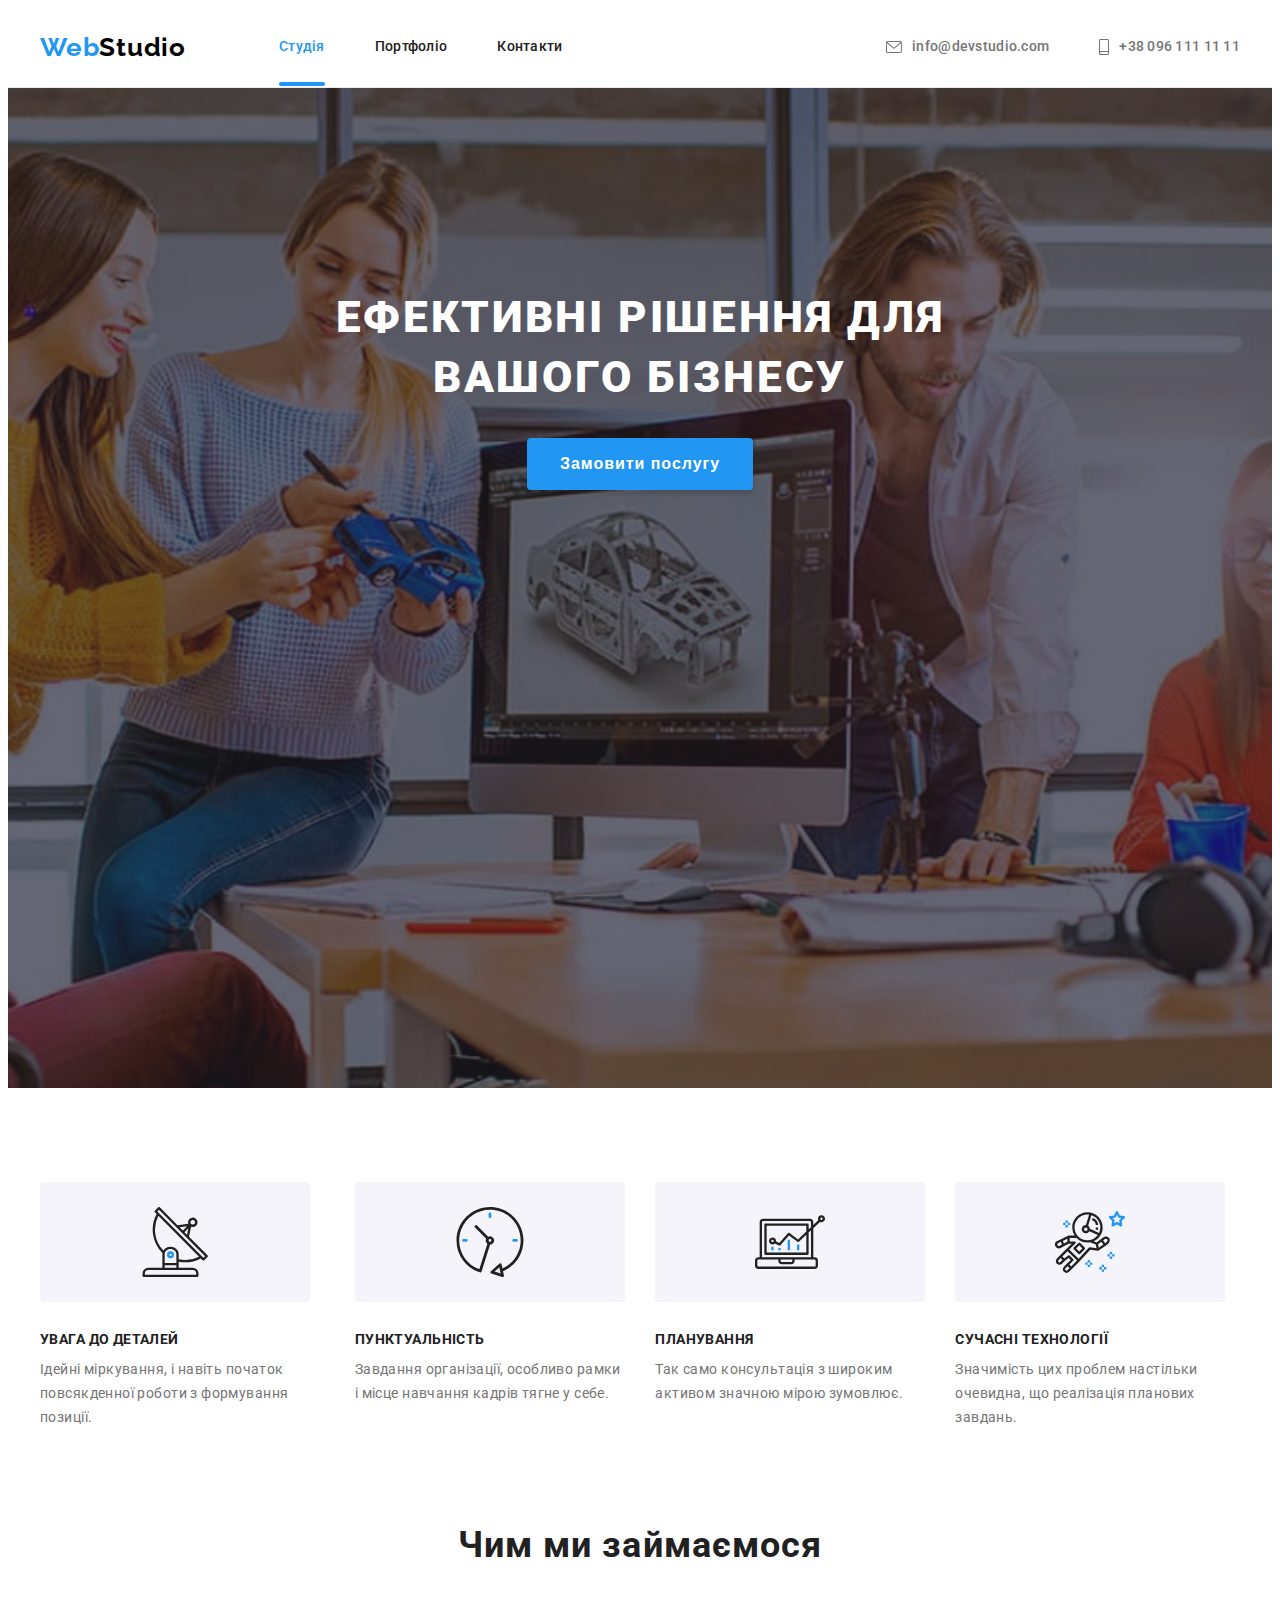
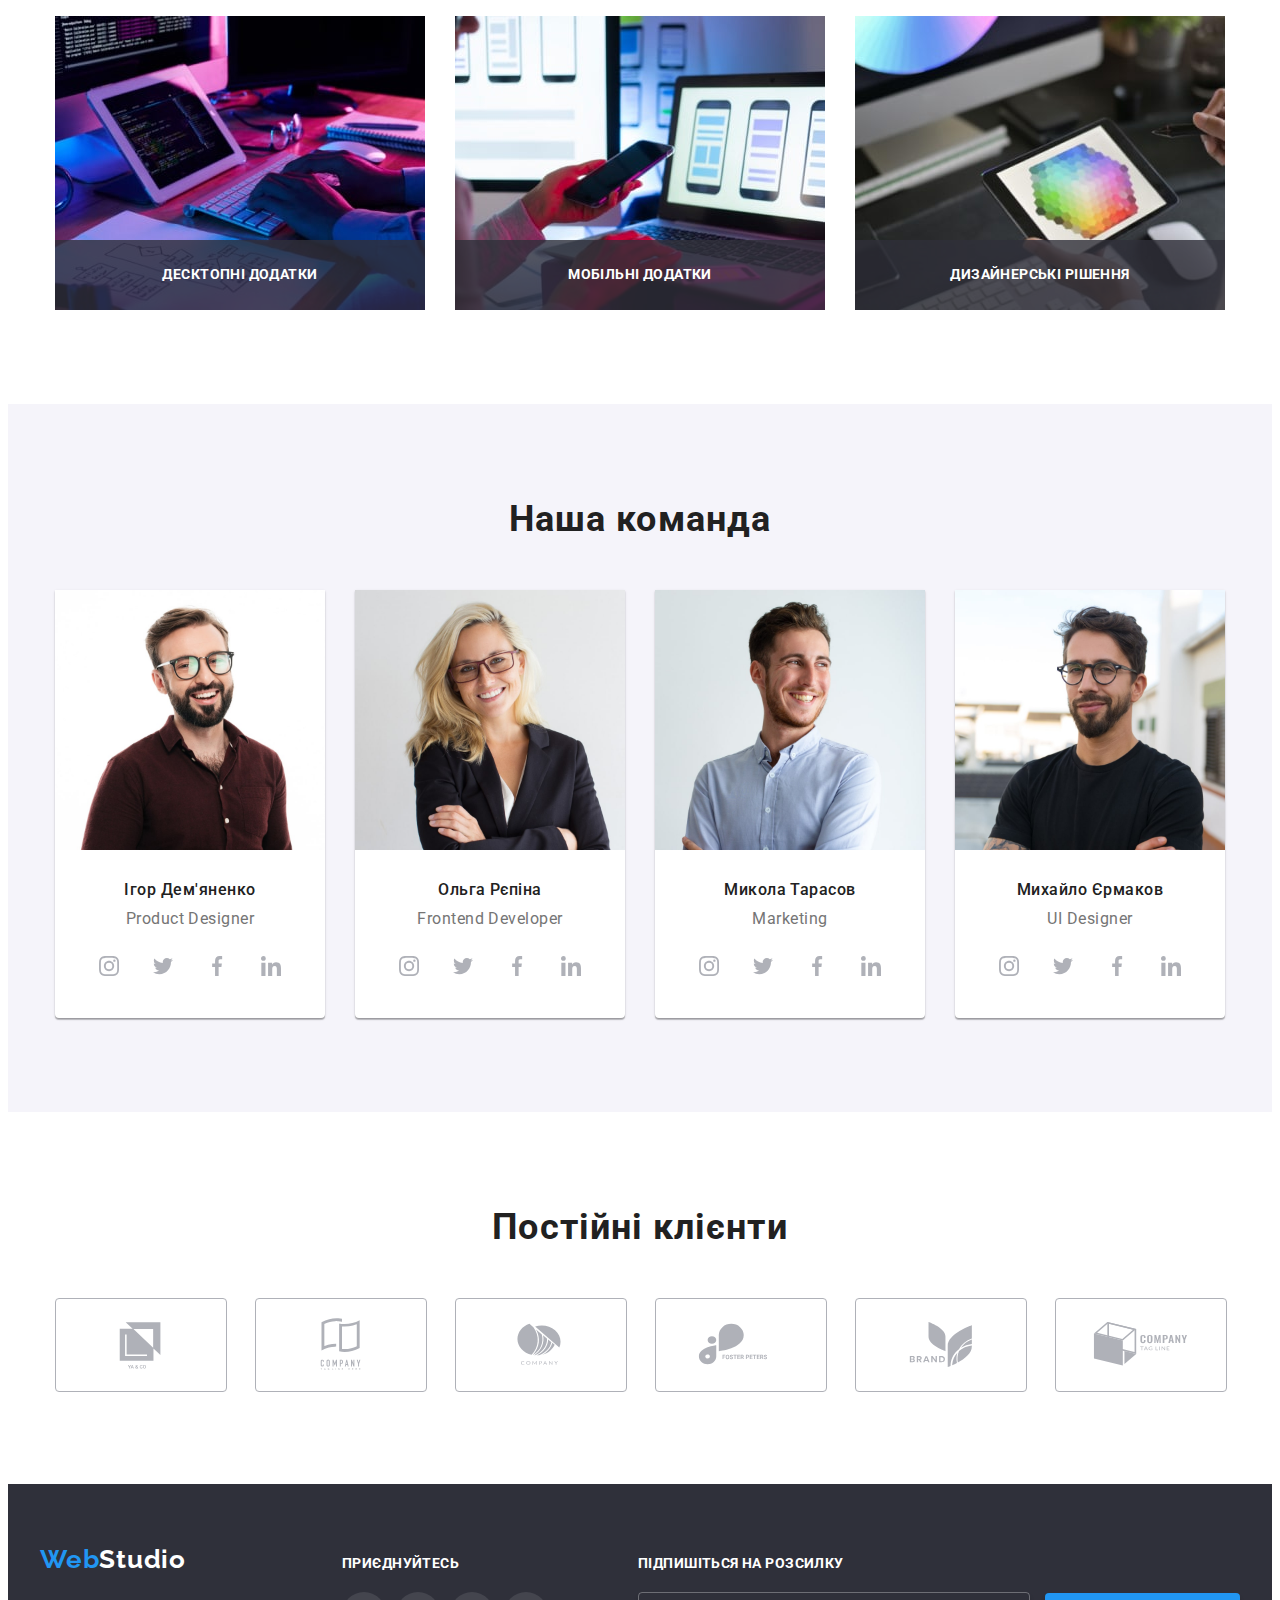
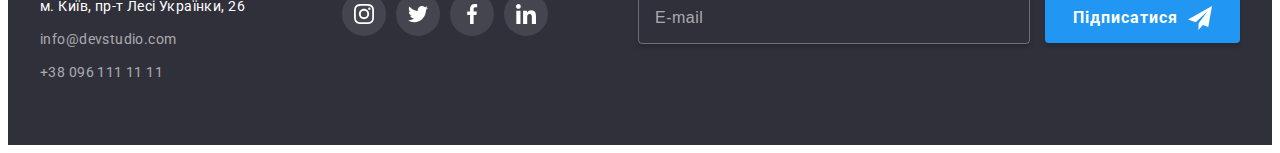
==== commit 4950b0b1: "post-mentor*s-correction commit" ====
--- a/index.html
+++ b/index.html
@@ -477,7 +477,7 @@
 
     <footer class="footer">
       <div class="container footer__container">
-        <section class="footer__logo-and-address">
+        <div class="footer__logo-and-address">
           <h3 class="visually-hidden">Логотип та адреса</h3>
           <a class="link cite-logo footer-logo" href="./index.html" rel="Студія" lang="en"
             ><span class="logo-accent">Web</span>Studio</a
@@ -514,8 +514,8 @@
               </li>
             </ul>
           </address>
-        </section>
-        <section class="footer__social">
+        </div>
+        <div class="footer__social">
           <h3 class="social-title">Приєднуйтесь</h3>
           <ul class="social-network-contacts list">
             <li class="social-network-contact">
@@ -567,7 +567,7 @@
               ></a>
             </li>
           </ul>
-        </section>
+        </div>
         <form class="footer__form">
           <label for="footer__input" class="footer__label"> Підпишіться на розсилку</label>
           <input
@@ -599,9 +599,8 @@
         <form class="modal__form">
           <p class="modal__top-text">Залиште свої дані, ми вам передзвонимо</p>
           <label class="modal__label">
-            <p class="modal__label-text">Ім'я</p>
-
-            <div class="modal__input-wrapper">
+            Ім'я
+            <span class="modal__input-wrapper">
               <input
                 type="text"
                 class="modal__input modal__input--rectangle"
@@ -612,11 +611,11 @@
               <svg class="icon modal__input-svg" width="12" height="12">
                 <use href="./images/icons.svg#icon-person"></use>
               </svg>
-            </div>
+            </span>
           </label>
           <label class="modal__label">
-            <p class="modal__label-text">Телефон</p>
-            <div class="modal__input-wrapper">
+            Телефон
+            <span class="modal__input-wrapper">
               <input
                 type="tel"
                 class="modal__input modal__input--rectangle"
@@ -628,11 +627,11 @@
               <svg class="icon modal__input-svg" width="13" height="13">
                 <use href="./images/icons.svg#icon-phone-tube"></use>
               </svg>
-            </div>
+            </span>
           </label>
           <label class="modal__label">
-            <p class="modal__label-text">Пошта</p>
-            <div class="modal__input-wrapper">
+            Пошта
+            <span class="modal__input-wrapper">
               <input
                 type="email"
                 class="modal__input modal__input--rectangle"
@@ -644,10 +643,10 @@
               <svg class="icon modal__input-svg" width="15" height="12">
                 <use href="./images/icons.svg#icon-email-envelope"></use>
               </svg>
-            </div>
+            </span>
           </label>
           <label class="modal__label">
-            <p class="modal__label-text">Коментар</p>
+            Коментар
             <textarea
               class="modal__input modal__input--textarea"
               name="customer-comment"
@@ -667,10 +666,10 @@
                 href="./images/icons.svg#icon-checkbox"
               ></use>
             </svg>
-            <p class="modal__checkbox-label-text">
+            <span class="modal__checkbox-label-text">
               Погоджуюся з розсилкою та приймаю
               <a href="#" class="link modal__checkbox-label-link">Умови договору</a>
-            </p>
+            </span>
           </label>
           <button type="submit" class="button button--submit modal__submit-button">
             Відправити
--- a/css/style.css
+++ b/css/style.css
@@ -309,6 +309,7 @@
 }
 
 .footer__logo-and-address {
+  flex-grow: 1;
   margin-right: 70px;
 }
 
@@ -521,16 +522,9 @@
 }
 
 .modal__label {
+  display: block;
   width: 100%;
   margin-bottom: 10px;
-}
-
-.modal__label:nth-of-type(4) {
-  margin-bottom: 20px;
-}
-
-.modal__label-text {
-  margin-bottom: 4px;
 
   font-size: 12px;
   line-height: 1.17;
@@ -539,8 +533,14 @@
   color: #757575;
 }
 
+.modal__label:nth-of-type(4) {
+  margin-bottom: 20px;
+}
+
 .modal__input-wrapper {
+  display: block;
   position: relative;
+  margin-top: 4px;
 
   color: #212121;
 
@@ -589,6 +589,7 @@
 }
 
 .modal__input--textarea {
+  margin-top: 4px;
   height: 120px;
 
   resize: none;
